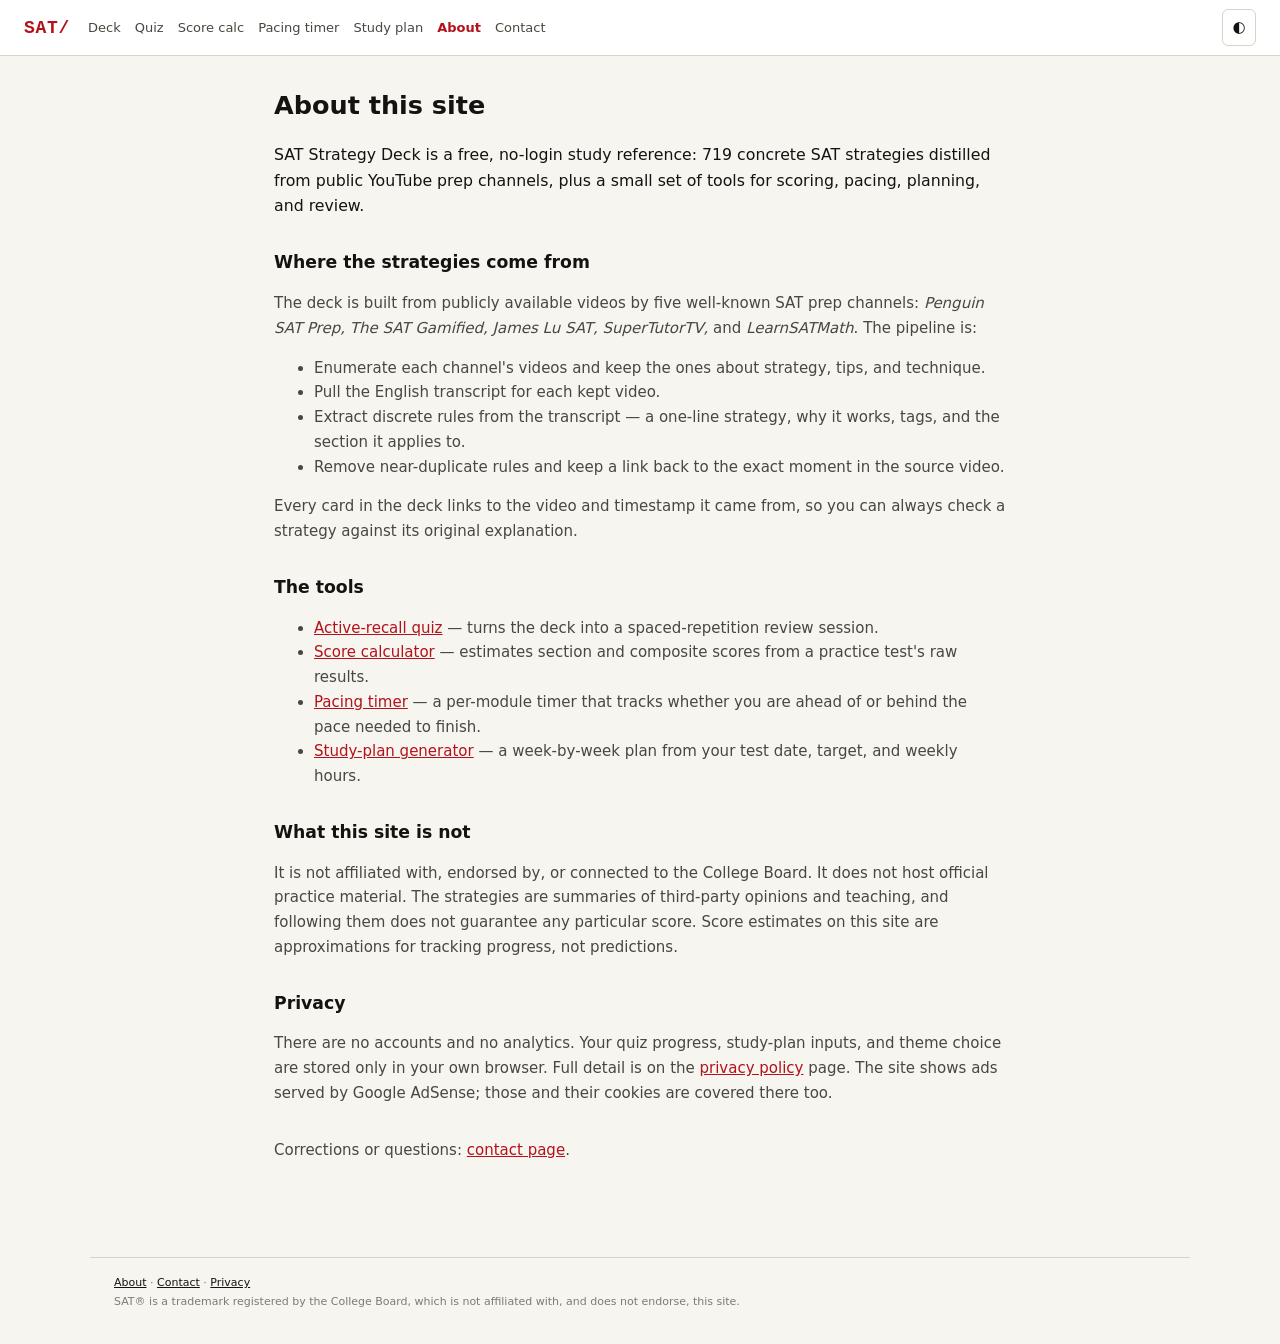
==== about.html @ 77036b04 "Add student tools + About/Contact pages + shared nav Four self-contained vanilla-JS tools, each its " ====
<!doctype html>
<html lang="en">
<head>
  <meta charset="utf-8" />
  <meta name="viewport" content="width=device-width,initial-scale=1" />
  <meta name="description" content="What the SAT Strategy Deck is, how the 719 strategies were sourced and distilled from five YouTube prep channels, and how to use the site's tools." />
  <link rel="canonical" href="https://strategy.nicxon.tech/about.html" />
  <title>About — SAT Strategy Deck</title>
  <script src="theme.js"></script>
  <link rel="stylesheet" href="styles.css" />
  <link rel="icon" href="data:image/svg+xml;utf8,<svg xmlns='http://www.w3.org/2000/svg' viewBox='0 0 32 32'><text y='26' font-size='28'>📓</text></svg>" />
</head>
<body>
  <nav class="sitenav">
    <a href="/" class="sitenav-brand">SAT/</a>
    <div class="sitenav-links">
      <a href="/">Deck</a>
      <a href="/quiz.html">Quiz</a>
      <a href="/score-calculator.html">Score&nbsp;calc</a>
      <a href="/pacing-timer.html">Pacing&nbsp;timer</a>
      <a href="/study-plan.html">Study&nbsp;plan</a>
      <a href="/about.html" class="active">About</a>
      <a href="/contact.html">Contact</a>
    </div>
    <button id="theme" class="theme-btn" type="button" aria-label="Toggle theme" title="Toggle theme">◐</button>
  </nav>

  <main class="page">
    <h1>About this site</h1>
    <p class="lead">
      SAT Strategy Deck is a free, no-login study reference: 719 concrete SAT
      strategies distilled from public YouTube prep channels, plus a small set of
      tools for scoring, pacing, planning, and review.
    </p>

    <h2>Where the strategies come from</h2>
    <p>
      The deck is built from publicly available videos by five well-known SAT prep
      channels: <em>Penguin SAT Prep, The SAT Gamified, James Lu SAT, SuperTutorTV,</em>
      and <em>LearnSATMath</em>. The pipeline is:
    </p>
    <ul>
      <li>Enumerate each channel's videos and keep the ones about strategy, tips, and technique.</li>
      <li>Pull the English transcript for each kept video.</li>
      <li>Extract discrete rules from the transcript — a one-line strategy, why it works, tags, and the section it applies to.</li>
      <li>Remove near-duplicate rules and keep a link back to the exact moment in the source video.</li>
    </ul>
    <p>
      Every card in the deck links to the video and timestamp it came from, so you can
      always check a strategy against its original explanation.
    </p>

    <h2>The tools</h2>
    <ul>
      <li><a href="/quiz.html">Active-recall quiz</a> — turns the deck into a spaced-repetition review session.</li>
      <li><a href="/score-calculator.html">Score calculator</a> — estimates section and composite scores from a practice test's raw results.</li>
      <li><a href="/pacing-timer.html">Pacing timer</a> — a per-module timer that tracks whether you are ahead of or behind the pace needed to finish.</li>
      <li><a href="/study-plan.html">Study-plan generator</a> — a week-by-week plan from your test date, target, and weekly hours.</li>
    </ul>

    <h2>What this site is not</h2>
    <p>
      It is not affiliated with, endorsed by, or connected to the College Board. It does
      not host official practice material. The strategies are summaries of third-party
      opinions and teaching, and following them does not guarantee any particular score.
      Score estimates on this site are approximations for tracking progress, not
      predictions.
    </p>

    <h2>Privacy</h2>
    <p>
      There are no accounts and no analytics. Your quiz progress, study-plan inputs, and
      theme choice are stored only in your own browser. Full detail is on the
      <a href="/privacy.html">privacy policy</a> page. The site shows ads served by
      Google AdSense; those and their cookies are covered there too.
    </p>

    <p style="margin-top:32px;">
      Corrections or questions: <a href="/contact.html">contact page</a>.
    </p>
  </main>

  <footer>
    <div><a href="/about.html">About</a> · <a href="/contact.html">Contact</a> · <a href="/privacy.html">Privacy</a></div>
    <div>SAT® is a trademark registered by the College Board, which is not affiliated with, and does not endorse, this site.</div>
  </footer>
</body>
</html>
---- styles.css ----
/* SAT Strategy Deck — single stylesheet, light/dark, no dependencies. */

:root {
  --bg: #f7f5f0;
  --surface: #ffffff;
  --surface-2: #f0ece4;
  --ink: #14130f;
  --ink-2: #4a4640;
  --ink-3: #807a70;
  --line: #d9d3c5;
  --accent: #b4121b;
  --accent-soft: #f5dad9;
  --good: #2c6e3f;
  --good-soft: #d9ead3;
  --radius: 6px;
  --shadow: 0 1px 0 rgba(0, 0, 0, 0.04), 0 2px 6px rgba(0, 0, 0, 0.04);
}

[data-theme="dark"] {
  --bg: #0e0d0b;
  --surface: #1a1814;
  --surface-2: #221f1a;
  --ink: #f4ede0;
  --ink-2: #c4bdaf;
  --ink-3: #7a7266;
  --line: #2c2820;
  --accent: #d24d55;
  --accent-soft: #3a1e21;
  --good: #79c08b;
  --good-soft: #1f3a26;
  --shadow: 0 1px 0 rgba(0, 0, 0, 0.6), 0 2px 6px rgba(0, 0, 0, 0.5);
}

* { box-sizing: border-box; }

html, body {
  margin: 0;
  padding: 0;
  background: var(--bg);
  color: var(--ink);
  font: 15px/1.55 -apple-system, BlinkMacSystemFont, "Segoe UI", system-ui, sans-serif;
  -webkit-font-smoothing: antialiased;
  text-rendering: optimizeLegibility;
}

a { color: var(--ink); }
a:hover { color: var(--accent); }

button {
  font: inherit;
  background: var(--surface);
  color: var(--ink);
  border: 1px solid var(--line);
  border-radius: var(--radius);
  padding: 6px 10px;
  cursor: pointer;
  transition: background 0.1s ease, border-color 0.1s ease, transform 0.1s ease;
}
button:hover { background: var(--surface-2); border-color: var(--ink-3); }
button:active { transform: translateY(1px); }
button.primary { background: var(--accent); color: white; border-color: var(--accent); }
button.primary:hover { background: var(--accent); filter: brightness(0.9); }

input, select {
  font: inherit;
  background: var(--surface);
  color: var(--ink);
  border: 1px solid var(--line);
  border-radius: var(--radius);
  padding: 6px 10px;
}
input:focus, select:focus { outline: 2px solid var(--accent-soft); border-color: var(--accent); }

/* Topbar */
.topbar {
  display: flex;
  align-items: center;
  justify-content: space-between;
  gap: 16px;
  padding: 18px 24px;
  border-bottom: 1px solid var(--line);
  background: var(--surface);
}
.brand { display: flex; flex-direction: column; gap: 2px; min-width: 0; }
.logo {
  font: 700 22px/1 "JetBrains Mono", "Fira Mono", "Menlo", monospace;
  letter-spacing: 0.04em;
  color: var(--accent);
}
.subtitle { font-size: 12px; color: var(--ink-3); letter-spacing: 0.06em; text-transform: uppercase; }
.controls { display: flex; gap: 8px; align-items: center; }
.controls input[type=search] { width: 280px; }
.controls button { width: 36px; padding: 6px 0; }

main {
  max-width: 1100px;
  margin: 0 auto;
  padding: 24px;
}

/* Strategy of the day */
.sotd {
  background: var(--accent);
  color: white;
  border-radius: 8px;
  padding: 22px 26px;
  margin-bottom: 24px;
  box-shadow: var(--shadow);
}
.sotd-label {
  font-size: 11px;
  letter-spacing: 0.18em;
  opacity: 0.85;
  margin-bottom: 6px;
}
.sotd-rule {
  font-size: 22px;
  font-weight: 600;
  line-height: 1.3;
  margin-bottom: 8px;
}
.sotd-why { font-size: 14px; opacity: 0.92; margin-bottom: 12px; }
.sotd-source { font-size: 12px; }
.sotd-source a { color: white; text-decoration: underline; text-decoration-color: rgba(255,255,255,0.4); }
.sotd-source a:hover { text-decoration-color: white; }

/* Filters */
.filters { margin-bottom: 18px; }
.filter-row {
  display: flex;
  gap: 20px;
  align-items: flex-start;
  flex-wrap: wrap;
  margin-bottom: 12px;
}
.filter-group { display: flex; flex-direction: column; gap: 6px; min-width: 0; }
.filter-group.right { margin-left: auto; align-items: flex-end; gap: 6px; flex-direction: row; flex-wrap: wrap; }
.filter-label {
  font-size: 11px;
  letter-spacing: 0.12em;
  text-transform: uppercase;
  color: var(--ink-3);
}
.chips { display: flex; flex-wrap: wrap; gap: 6px; }
.chip {
  font-size: 12px;
  padding: 4px 10px;
  border: 1px solid var(--line);
  border-radius: 999px;
  background: var(--surface);
  cursor: pointer;
  user-select: none;
  color: var(--ink-2);
  transition: all 0.1s ease;
}
.chip:hover { color: var(--ink); }
.chip.active {
  background: var(--ink);
  color: var(--bg);
  border-color: var(--ink);
}

/* Progress */
.progress {
  background: var(--surface);
  border: 1px solid var(--line);
  border-radius: var(--radius);
  padding: 12px 14px;
  margin-bottom: 18px;
  display: flex;
  flex-direction: column;
  gap: 8px;
}
.progress-bar {
  height: 6px;
  background: var(--surface-2);
  border-radius: 999px;
  overflow: hidden;
}
.progress-fill {
  height: 100%;
  background: var(--good);
  width: 0%;
  transition: width 0.3s ease;
}
.progress-text { font-size: 12px; color: var(--ink-3); }

/* Cards */
.cards { display: grid; grid-template-columns: repeat(auto-fill, minmax(330px, 1fr)); gap: 14px; }
.card {
  background: var(--surface);
  border: 1px solid var(--line);
  border-radius: var(--radius);
  padding: 14px 16px;
  display: flex;
  flex-direction: column;
  gap: 8px;
  position: relative;
  transition: transform 0.1s ease, box-shadow 0.1s ease;
  box-shadow: var(--shadow);
}
.card:hover { transform: translateY(-1px); box-shadow: 0 4px 14px rgba(0,0,0,0.06); }

.card-header { display: flex; align-items: flex-start; gap: 10px; }
.card-checkbox {
  appearance: none;
  width: 20px; height: 20px;
  border: 1.5px solid var(--ink-3);
  border-radius: 4px;
  cursor: pointer;
  flex-shrink: 0;
  margin-top: 1px;
  position: relative;
  transition: all 0.1s ease;
}
.card-checkbox:checked {
  background: var(--good);
  border-color: var(--good);
}
.card-checkbox:checked::after {
  content: "";
  position: absolute;
  left: 5px; top: 1px;
  width: 6px; height: 11px;
  border: solid white;
  border-width: 0 2px 2px 0;
  transform: rotate(45deg);
}
.card.practiced { opacity: 0.55; }
.card.practiced .card-rule { text-decoration: line-through; text-decoration-color: var(--ink-3); }

.card-body { flex: 1; min-width: 0; }
.card-section {
  font-size: 10px;
  letter-spacing: 0.14em;
  text-transform: uppercase;
  color: var(--accent);
  font-weight: 700;
  margin-bottom: 2px;
}
.card-rule { font-size: 15px; font-weight: 600; line-height: 1.35; margin: 0 0 6px; }
.card-why { font-size: 13px; color: var(--ink-2); line-height: 1.5; }

.card-tags { display: flex; flex-wrap: wrap; gap: 4px; margin-top: 6px; }
.tag {
  font-size: 10px;
  color: var(--ink-3);
  background: var(--surface-2);
  padding: 2px 7px;
  border-radius: 4px;
  letter-spacing: 0.04em;
}

.card-source {
  font-size: 11px;
  color: var(--ink-3);
  border-top: 1px solid var(--line);
  padding-top: 8px;
  display: flex;
  justify-content: space-between;
  align-items: center;
  gap: 8px;
}
.card-source .channel { font-weight: 600; color: var(--ink-2); letter-spacing: 0.04em; }
.card-source a { color: var(--accent); text-decoration: none; font-size: 11px; }
.card-source a:hover { text-decoration: underline; }

.empty {
  text-align: center;
  color: var(--ink-3);
  padding: 40px 20px;
  font-size: 14px;
}

/* In-feed ad — occupies one grid cell, styled like a card, with a required label */
.ad-slot {
  background: var(--surface);
  border: 1px solid var(--line);
  border-radius: var(--radius);
  padding: 14px 16px;
  display: flex;
  flex-direction: column;
  gap: 8px;
  box-shadow: var(--shadow);
  min-height: 260px;         /* reserved so the grid doesn't reflow when the ad loads */
  overflow: hidden;
}
.ad-slot .ad-label {
  font-size: 10px;
  letter-spacing: 0.14em;
  text-transform: uppercase;
  color: var(--ink-3);
}
.ad-slot .ad-target { flex: 1; display: block; min-height: 0; }
.ad-slot .adsbygoogle { display: block; width: 100%; }

footer {
  max-width: 1100px;
  margin: 24px auto 32px;
  padding: 0 24px;
  font-size: 11px;
  color: var(--ink-3);
  line-height: 1.7;
  border-top: 1px solid var(--line);
  padding-top: 16px;
}

/* ---- Site nav (every page) ---- */
.sitenav {
  display: flex;
  align-items: center;
  gap: 18px;
  flex-wrap: wrap;
  padding: 9px 24px;
  background: var(--surface);
  border-bottom: 1px solid var(--line);
  position: sticky; top: 0; z-index: 20;
}
.sitenav-brand {
  font: 700 18px/1 "JetBrains Mono", "Fira Mono", "Menlo", monospace;
  letter-spacing: 0.04em;
  color: var(--accent);
  text-decoration: none;
}
.sitenav-links { display: flex; gap: 14px; flex-wrap: wrap; flex: 1; }
.sitenav-links a { font-size: 13px; color: var(--ink-2); text-decoration: none; }
.sitenav-links a:hover { color: var(--accent); }
.sitenav-links a.active { color: var(--accent); font-weight: 600; }
.sitenav .theme-btn { width: 34px; padding: 6px 0; }

/* ---- Generic content page (about, contact) ---- */
.page { max-width: 780px; margin: 0 auto; padding: 30px 24px 56px; }
.page h1 { font-size: 1.7rem; margin: 0 0 6px; }
.page h2 { font-size: 1.15rem; margin: 30px 0 8px; }
.page p, .page li { color: var(--ink-2); line-height: 1.65; }
.page a { color: var(--accent); }
.page code { background: var(--surface-2); padding: 1px 5px; border-radius: 4px; font-size: 0.9em; }
.page .lead { font-size: 1.05rem; color: var(--ink); }

/* ---- Tool pages ---- */
.tool { max-width: 720px; margin: 0 auto; padding: 30px 24px 56px; }
.tool > h1 { font-size: 1.6rem; margin: 0 0 4px; }
.tool > .intro { color: var(--ink-2); line-height: 1.6; margin: 0 0 20px; }
.tool-panel {
  background: var(--surface);
  border: 1px solid var(--line);
  border-radius: var(--radius);
  box-shadow: var(--shadow);
  padding: 20px;
  margin-bottom: 18px;
}
.tool .field { margin-bottom: 14px; }
.tool label { display: block; font-size: 11px; text-transform: uppercase; letter-spacing: 0.1em; color: var(--ink-3); margin-bottom: 6px; }
.tool input[type=number], .tool input[type=date], .tool select { width: 100%; }
.tool .row { display: flex; gap: 16px; flex-wrap: wrap; }
.tool .row > .field { flex: 1; min-width: 150px; }
.tool .btns { display: flex; gap: 8px; flex-wrap: wrap; margin-top: 4px; }
.tool .out { margin-top: 4px; }
.tool .big { font-size: 34px; font-weight: 700; color: var(--accent); line-height: 1.1; }
.tool .stat { display: flex; justify-content: space-between; padding: 6px 0; border-bottom: 1px dashed var(--line); font-size: 14px; }
.tool .stat:last-child { border-bottom: 0; }
.tool .stat b { font-weight: 700; }
.disclaimer { font-size: 12px; color: var(--ink-3); line-height: 1.6; margin-top: 14px; }

/* pacing timer */
.clock { font: 700 52px/1 "JetBrains Mono", "Fira Mono", "Menlo", monospace; letter-spacing: 0.02em; text-align: center; margin: 6px 0 14px; }
.clock.warn { color: #c07c15; }
.clock.danger { color: var(--accent); }
.pace-line { display: flex; justify-content: space-between; font-size: 14px; padding: 6px 0; }
.pace-status { text-align: center; font-weight: 600; margin-top: 8px; min-height: 1.4em; }
.pace-status.ahead { color: var(--good); }
.pace-status.behind { color: var(--accent); }
.track { height: 8px; background: var(--surface-2); border-radius: 999px; overflow: hidden; margin-top: 12px; }
.track > div { height: 100%; background: var(--good); width: 0; transition: width 0.25s ease; }

/* study plan + quiz output */
.plan-week { background: var(--surface); border: 1px solid var(--line); border-radius: var(--radius); padding: 14px 16px; margin-bottom: 12px; }
.plan-week h3 { margin: 0 0 4px; font-size: 14px; }
.plan-week .focus { font-size: 11px; text-transform: uppercase; letter-spacing: 0.12em; color: var(--accent); font-weight: 700; }
.plan-week ul { margin: 8px 0 0; padding-left: 1.2em; }
.plan-week li { font-size: 13px; line-height: 1.55; margin: 4px 0; }
.plan-week .task { font-size: 13px; color: var(--ink-2); margin-top: 8px; }

.quiz-prompt { font-size: 17px; line-height: 1.5; margin: 10px 0; }
.quiz-meta { font-size: 11px; text-transform: uppercase; letter-spacing: 0.12em; color: var(--accent); font-weight: 700; }
.quiz-answer { background: var(--surface-2); border-radius: var(--radius); padding: 12px 14px; margin: 12px 0; font-size: 15px; line-height: 1.5; }
.quiz-grade { display: flex; gap: 8px; flex-wrap: wrap; }
.quiz-grade button { flex: 1; min-width: 70px; }
.quiz-progress { font-size: 12px; color: var(--ink-3); margin-bottom: 10px; }

@media print {
  .sitenav, footer, .no-print { display: none !important; }
  .plan-week { break-inside: avoid; }
}

/* Mobile */
@media (max-width: 700px) {
  .topbar { flex-wrap: wrap; padding: 14px 16px; }
  .controls { width: 100%; }
  .controls input[type=search] { flex: 1; width: auto; }
  main { padding: 16px; }
  .cards { grid-template-columns: 1fr; }
  .sotd-rule { font-size: 18px; }
  .filter-group.right { width: 100%; margin-left: 0; }
  .ad-slot { min-height: 300px; }
  .sitenav { padding: 9px 16px; gap: 12px; }
  .clock { font-size: 44px; }
}
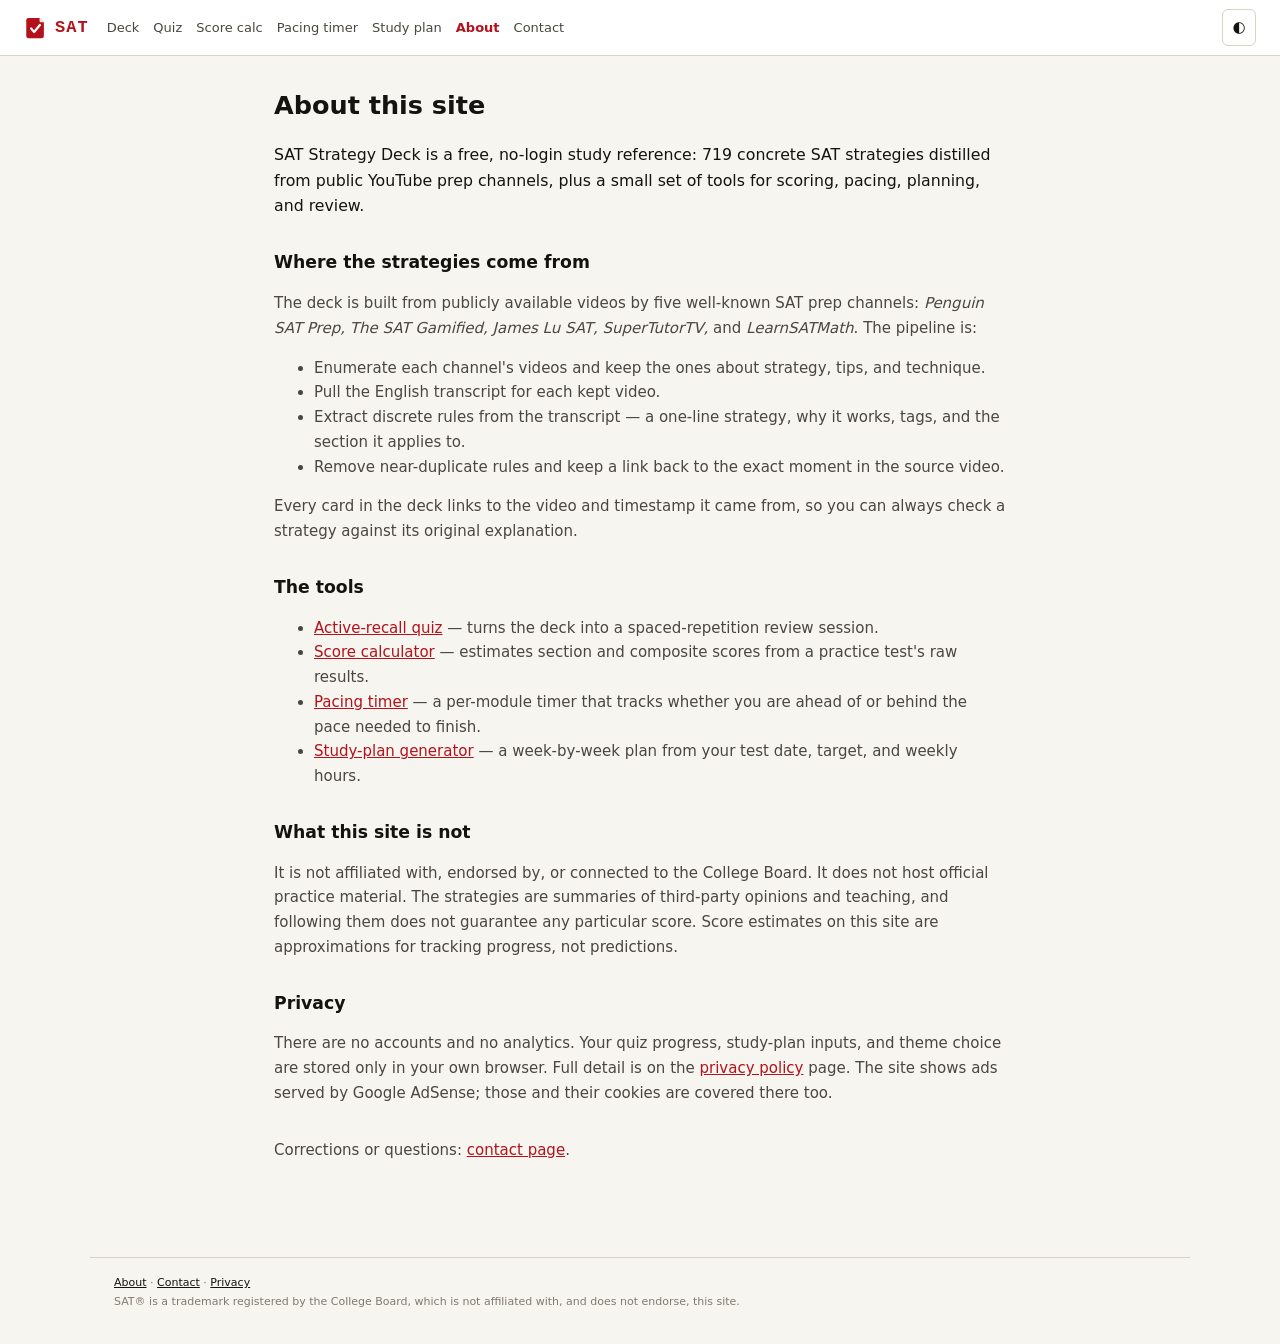
==== commit 5bf8622a: "Real logo, client-side hardening, and deeper SEO / AI-visibility Logo - New designed mark (logo.svg)" ====
--- a/about.html
+++ b/about.html
@@ -5,14 +5,65 @@
   <meta name="viewport" content="width=device-width,initial-scale=1" />
   <meta name="description" content="What the SAT Strategy Deck is, how the 719 strategies were sourced and distilled from five YouTube prep channels, and how to use the site's tools." />
   <link rel="canonical" href="https://strategy.nicxon.tech/about.html" />
+  <meta property="og:type" content="website" />
+  <meta property="og:site_name" content="SAT Strategy Deck" />
+  <meta property="og:url" content="https://strategy.nicxon.tech/about.html" />
+  <meta property="og:title" content="About the SAT Strategy Deck" />
+  <meta property="og:description" content="How the 719 SAT strategies were sourced and distilled from five YouTube prep channels, and how to use the site's tools." />
+  <meta property="og:image" content="https://strategy.nicxon.tech/og.png" />
+  <meta name="twitter:card" content="summary_large_image" />
+  <meta name="twitter:title" content="About the SAT Strategy Deck" />
+  <meta name="twitter:description" content="How the 719 SAT strategies were sourced and distilled from five YouTube prep channels, and how to use the site's tools." />
+  <meta name="twitter:image" content="https://strategy.nicxon.tech/og.png" />
   <title>About — SAT Strategy Deck</title>
   <script src="theme.js"></script>
   <link rel="stylesheet" href="styles.css" />
-  <link rel="icon" href="data:image/svg+xml;utf8,<svg xmlns='http://www.w3.org/2000/svg' viewBox='0 0 32 32'><text y='26' font-size='28'>📓</text></svg>" />
+  <link rel="icon" href="/logo.svg" type="image/svg+xml" />
+  <link rel="alternate icon" href="/favicon-32.png" sizes="32x32" />
+  <link rel="apple-touch-icon" href="/apple-touch-icon.png" />
+  <link rel="manifest" href="/site.webmanifest" />
+  <meta name="theme-color" content="#b4121b" />
+  <meta name="robots" content="index,follow,max-image-preview:large,max-snippet:-1,max-video-preview:-1" />
+  <meta name="referrer" content="strict-origin-when-cross-origin" />
+  <meta http-equiv="Content-Security-Policy" content="object-src 'none'; base-uri 'self'" />
+  <script type="application/ld+json">
+  {
+    "@context": "https://schema.org",
+    "@type": "BreadcrumbList",
+    "itemListElement": [
+      {
+        "@type": "ListItem",
+        "position": 1,
+        "name": "SAT Strategy Deck",
+        "item": "https://strategy.nicxon.tech/"
+      },
+      {
+        "@type": "ListItem",
+        "position": 2,
+        "name": "About",
+        "item": "https://strategy.nicxon.tech/about.html"
+      }
+    ]
+  }
+  </script>
+  <script type="application/ld+json">
+  {
+    "@context": "https://schema.org",
+    "@type": "AboutPage",
+    "name": "About — SAT Strategy Deck",
+    "url": "https://strategy.nicxon.tech/about.html",
+    "isPartOf": {
+      "@type": "WebSite",
+      "name": "SAT Strategy Deck",
+      "url": "https://strategy.nicxon.tech/"
+    },
+    "inLanguage": "en"
+  }
+  </script>
 </head>
 <body>
   <nav class="sitenav">
-    <a href="/" class="sitenav-brand">SAT/</a>
+    <a href="/" class="sitenav-brand" aria-label="SAT Strategy Deck — home"><img src="/logo.svg" alt="" width="24" height="24" /><span>SAT</span></a>
     <div class="sitenav-links">
       <a href="/">Deck</a>
       <a href="/quiz.html">Quiz</a>
--- a/styles.css
+++ b/styles.css
@@ -317,11 +317,15 @@
   position: sticky; top: 0; z-index: 20;
 }
 .sitenav-brand {
-  font: 700 18px/1 "JetBrains Mono", "Fira Mono", "Menlo", monospace;
-  letter-spacing: 0.04em;
+  display: inline-flex;
+  align-items: center;
+  gap: 7px;
+  font: 700 17px/1 "JetBrains Mono", "Fira Mono", "Menlo", monospace;
+  letter-spacing: 0.06em;
   color: var(--accent);
   text-decoration: none;
 }
+.sitenav-brand img { width: 24px; height: 24px; display: block; }
 .sitenav-links { display: flex; gap: 14px; flex-wrap: wrap; flex: 1; }
 .sitenav-links a { font-size: 13px; color: var(--ink-2); text-decoration: none; }
 .sitenav-links a:hover { color: var(--accent); }
@@ -362,6 +366,19 @@
 .tool .stat b { font-weight: 700; }
 .disclaimer { font-size: 12px; color: var(--ink-3); line-height: 1.6; margin-top: 14px; }
 
+/* Responsive display ad on the tool pages */
+.tool-ad { max-width: 720px; margin: 28px auto 0; }
+.tool-ad .ad-label {
+  display: block;
+  font-size: 10px;
+  letter-spacing: 0.14em;
+  text-transform: uppercase;
+  color: var(--ink-3);
+  text-align: center;
+  margin-bottom: 6px;
+}
+.tool-ad ins { display: block; min-height: 100px; }
+
 /* pacing timer */
 .clock { font: 700 52px/1 "JetBrains Mono", "Fira Mono", "Menlo", monospace; letter-spacing: 0.02em; text-align: center; margin: 6px 0 14px; }
 .clock.warn { color: #c07c15; }
@@ -387,6 +404,27 @@
 .quiz-grade { display: flex; gap: 8px; flex-wrap: wrap; }
 .quiz-grade button { flex: 1; min-width: 70px; }
 .quiz-progress { font-size: 12px; color: var(--ink-3); margin-bottom: 10px; }
+
+/* FAQ (tool pages) */
+.faq { margin-top: 32px; }
+.faq h2 { font-size: 1.15rem; margin: 0 0 10px; }
+.faq details {
+  border: 1px solid var(--line);
+  border-radius: var(--radius);
+  background: var(--surface);
+  padding: 10px 14px;
+  margin-bottom: 8px;
+}
+.faq summary {
+  cursor: pointer;
+  font-weight: 600;
+  font-size: 14px;
+  list-style: none;
+}
+.faq summary::-webkit-details-marker { display: none; }
+.faq summary::before { content: "＋ "; color: var(--accent); font-weight: 700; }
+.faq details[open] summary::before { content: "－ "; }
+.faq details p { margin: 10px 0 2px; font-size: 13px; line-height: 1.6; color: var(--ink-2); }
 
 @media print {
   .sitenav, footer, .no-print { display: none !important; }
